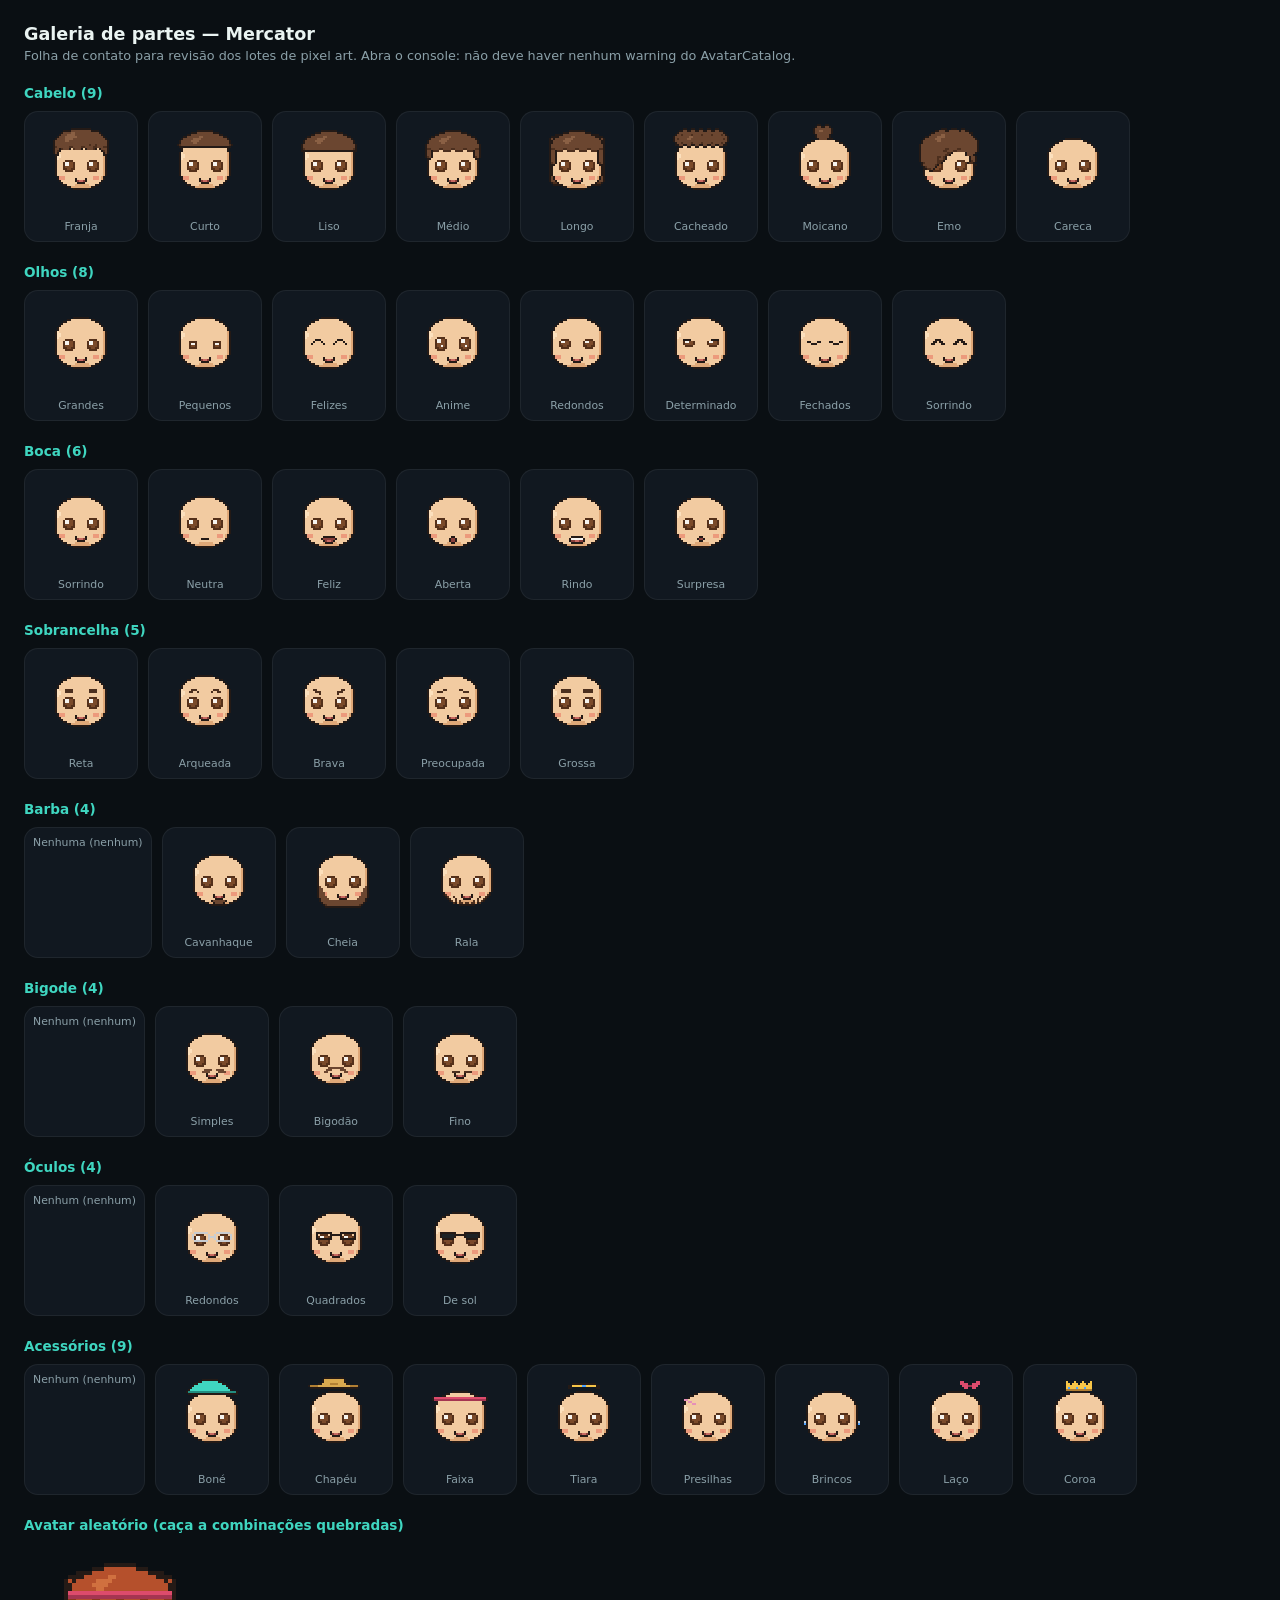
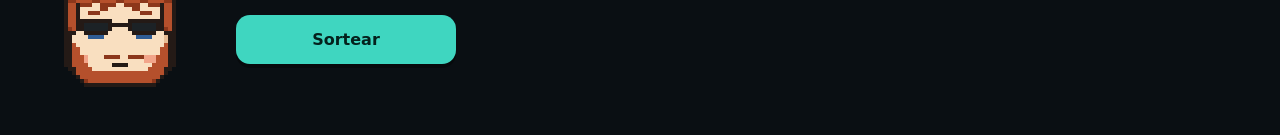
==== gallery.html @ 353bc28a "Mercator v1: avatar pixel-art (estilo v2), gamificação, listas de compras, comparador de preços — PW" ====
<!DOCTYPE html>
<html lang="pt-BR">
<head>
  <meta charset="UTF-8">
  <meta name="viewport" content="width=device-width, initial-scale=1">
  <title>Mercator — Galeria de partes (debug)</title>
  <link rel="stylesheet" href="css/theme.css">
  <style>
    body { padding: 24px; overflow: auto; }
    h1 { font-size: 1.1rem; margin-bottom: 4px; }
    .hint { color: var(--muted); font-size: .8rem; margin-bottom: 20px; }
    h2 { font-size: .85rem; color: var(--accent); margin: 22px 0 10px; }
    .grid { display: flex; flex-wrap: wrap; gap: 10px; }
    .cell {
      background: var(--surface); border: 1px solid var(--border);
      border-radius: var(--radius-sm); padding: 8px;
      display: flex; flex-direction: column; align-items: center; gap: 4px;
    }
    .cell canvas { width: 96px; image-rendering: pixelated; }
    .cell span { color: var(--muted); font-size: .68rem; }
    #randomWrap { display: flex; align-items: center; gap: 20px; margin-top: 10px; }
    #randomCanvas { width: 192px; image-rendering: pixelated; }
    #btnRandom { max-width: 220px; }
  </style>
</head>
<body>
  <h1>Galeria de partes — Mercator</h1>
  <div class="hint">Folha de contato para revisão dos lotes de pixel art. Abra o console: não deve haver nenhum warning do AvatarCatalog.</div>

  <div id="sections"></div>

  <h2>Avatar aleatório (caça a combinações quebradas)</h2>
  <div id="randomWrap">
    <canvas id="randomCanvas" width="48" height="48"></canvas>
    <button class="btn-primary" id="btnRandom">Sortear</button>
  </div>

  <script src="js/palettes.js"></script>
  <script src="js/catalog.js"></script>
  <script src="js/parts/base-head.js"></script>
  <script src="js/parts/hair.js"></script>
  <script src="js/parts/eyes.js"></script>
  <script src="js/parts/mouths.js"></script>
  <script src="js/parts/brows.js"></script>
  <script src="js/parts/facial-hair.js"></script>
  <script src="js/parts/glasses.js"></script>
  <script src="js/parts/accessories.js"></script>
  <script src="js/renderer.js"></script>
  <script>
    (function () {
      var sections = document.getElementById("sections");
      var refState = { parts: {}, colors: { skin: "skin_02", hair: "hairc_castanho", eyes: "eyec_castanho" } };

      AvatarCatalog.CATEGORIES.forEach(function (cat) {
        if (cat.swatchOnly) return;
        var items = AvatarCatalog.list(cat.id);
        if (!items.length) return;
        var h = document.createElement("h2");
        h.textContent = cat.name + " (" + items.length + ")";
        sections.appendChild(h);
        var grid = document.createElement("div");
        grid.className = "grid";
        items.forEach(function (part) {
          var cell = document.createElement("div");
          cell.className = "cell";
          if (!part.none) {
            var src = Renderer.thumbnail(part.id, refState);
            var c = document.createElement("canvas");
            c.width = 48; c.height = 48;
            c.getContext("2d").drawImage(src, 0, 0);
            cell.appendChild(c);
          }
          var label = document.createElement("span");
          label.textContent = part.name + (part.none ? " (nenhum)" : "");
          cell.appendChild(label);
          grid.appendChild(cell);
        });
        sections.appendChild(grid);
      });

      var randomCanvas = document.getElementById("randomCanvas");
      function sortear() { Renderer.draw(randomCanvas, Renderer.randomState()); }
      document.getElementById("btnRandom").onclick = sortear;
      sortear();
    })();
  </script>
</body>
</html>
---- css/theme.css ----
/* ============================================================
   Mercator — Design System (tema escuro, referência: print do
   customizador — fundo azul-petróleo escuro, cards arredondados,
   acento teal). 100% offline: só fontes do sistema.
   ============================================================ */

:root {
  --bg: #0a0f13;            /* fundo geral */
  --surface: #111820;       /* cards / bottom sheet */
  --surface2: #17212b;      /* botões de categoria, campos */
  --surface3: #1f2c38;      /* hover / thumb do scroll */
  --border: rgba(255,255,255,.06);
  --border-strong: rgba(255,255,255,.14);
  --accent: #3fd6c0;        /* teal da marca */
  --accent-soft: rgba(63,214,192,.14);
  --on-accent: #04211c;     /* texto sobre teal */
  --blue: #4da3ff;          /* gemas / info */
  --warn: #f7c548;
  --text: #eaf4f2;
  --muted: #8ba0a8;
  --faint: #586b74;
  --radius: 18px;
  --radius-sm: 14px;
  --font: 'Segoe UI', system-ui, -apple-system, Roboto, sans-serif;
  --mono: 'Cascadia Code', Consolas, monospace;
}

* { box-sizing: border-box; margin: 0; padding: 0; }
html, body { height: 100%; }
body {
  background: var(--bg);
  color: var(--text);
  font-family: var(--font);
  font-size: 15px;
  -webkit-tap-highlight-color: transparent;
  overscroll-behavior: none;
}
button { font-family: inherit; cursor: pointer; border: none; background: none; color: inherit; }
::selection { background: rgba(63,214,192,.3); }

::-webkit-scrollbar { width: 8px; height: 8px; }
::-webkit-scrollbar-track { background: transparent; }
::-webkit-scrollbar-thumb { background: var(--surface3); border-radius: 999px; }

.hidden { display: none !important; }

/* ===== Chips do topo (moedas/gemas — decorativos na fase 1) ===== */
.chip-stat {
  display: inline-flex; align-items: center; gap: 7px;
  background: var(--surface);
  border: 1px solid var(--border);
  border-radius: 999px;
  padding: 7px 14px;
  font-size: .82rem;
  color: var(--muted);
}
.chip-stat .val { font-family: var(--mono); font-weight: 700; color: var(--blue); }
.chip-stat svg { display: block; }

/* ===== Botões ===== */
.btn-primary {
  width: 100%;
  background: var(--accent);
  color: var(--on-accent);
  font-size: 1rem; font-weight: 700;
  border-radius: var(--radius-sm);
  padding: 15px;
  box-shadow: 0 4px 0 rgba(0,0,0,.35);
  transition: transform .08s ease, box-shadow .08s ease, filter .15s;
}
.btn-primary:hover { filter: brightness(1.06); }
.btn-primary:active { transform: translateY(3px); box-shadow: 0 1px 0 rgba(0,0,0,.35); }

.btn-ghost {
  color: var(--muted);
  font-size: .85rem;
  padding: 8px 14px;
  border-radius: 999px;
  transition: color .15s, background .15s;
}
.btn-ghost:hover { color: var(--text); background: var(--surface2); }

/* ===== Card genérico ===== */
.panel {
  background: var(--surface);
  border: 1px solid var(--border);
  border-radius: var(--radius);
}

@media (prefers-reduced-motion: reduce) {
  * { animation-duration: .01ms !important; transition-duration: .01ms !important; }
}
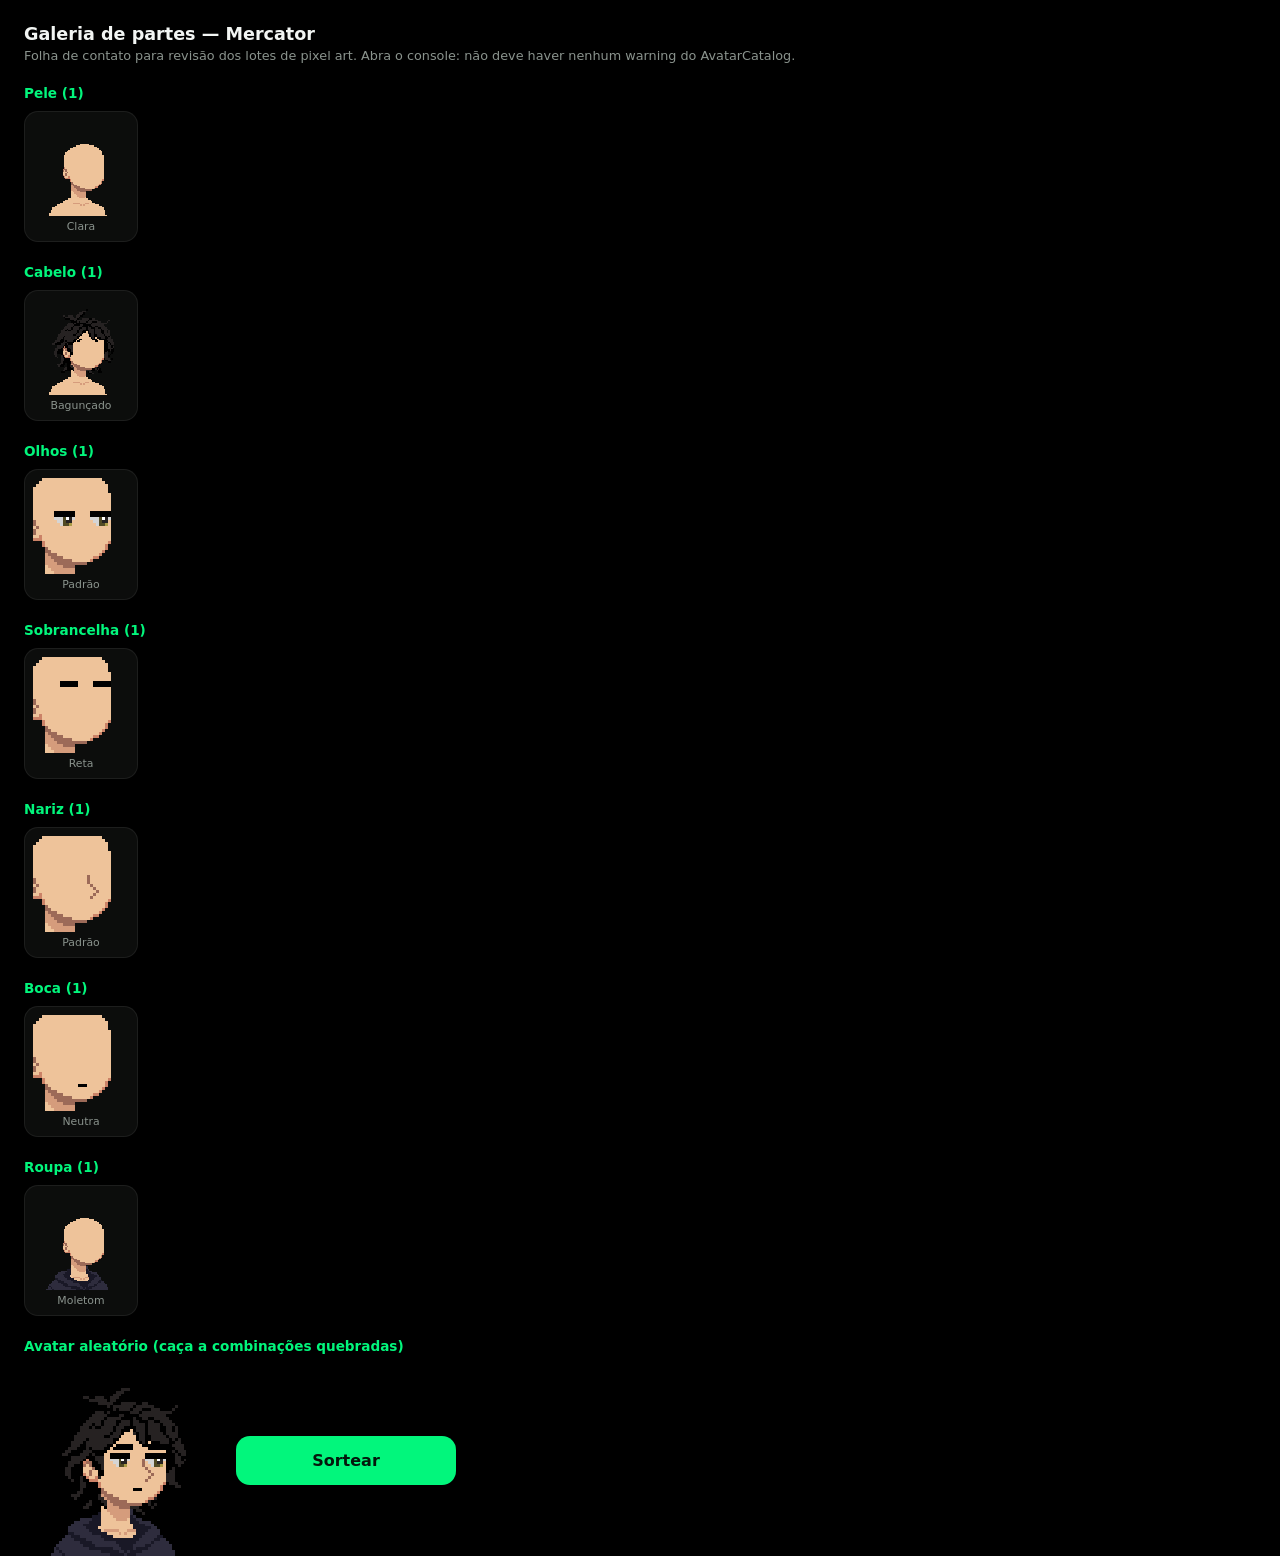
==== commit 4bb46991: "Novo avatar em pixel art (pack New_Avatar) + renomear compra Avatar: troca do motor procedural (matr" ====
--- a/gallery.html
+++ b/gallery.html
@@ -31,28 +31,21 @@
 
   <h2>Avatar aleatório (caça a combinações quebradas)</h2>
   <div id="randomWrap">
-    <canvas id="randomCanvas" width="48" height="48"></canvas>
+    <canvas id="randomCanvas" width="65" height="65"></canvas>
     <button class="btn-primary" id="btnRandom">Sortear</button>
   </div>
 
   <script src="js/palettes.js"></script>
   <script src="js/catalog.js"></script>
-  <script src="js/parts/base-head.js"></script>
-  <script src="js/parts/hair.js"></script>
-  <script src="js/parts/eyes.js"></script>
-  <script src="js/parts/mouths.js"></script>
-  <script src="js/parts/brows.js"></script>
-  <script src="js/parts/facial-hair.js"></script>
-  <script src="js/parts/glasses.js"></script>
-  <script src="js/parts/accessories.js"></script>
+  <script src="js/parts/new-avatar.js"></script>
+  <script src="js/assets.js"></script>
   <script src="js/renderer.js"></script>
   <script>
-    (function () {
+    // Os assets são imagens: espera o pré-carregamento antes de desenhar.
+    Assets.preload(function () {
       var sections = document.getElementById("sections");
-      var refState = { parts: {}, colors: { skin: "skin_02", hair: "hairc_castanho", eyes: "eyec_castanho" } };
 
       AvatarCatalog.CATEGORIES.forEach(function (cat) {
-        if (cat.swatchOnly) return;
         var items = AvatarCatalog.list(cat.id);
         if (!items.length) return;
         var h = document.createElement("h2");
@@ -64,9 +57,11 @@
           var cell = document.createElement("div");
           cell.className = "cell";
           if (!part.none) {
-            var src = Renderer.thumbnail(part.id, refState);
+            // thumbnails de detalhe facial vêm recortadas/ampliadas,
+            // então o clone acompanha o tamanho da origem
+            var src = Renderer.thumbnail(part.id);
             var c = document.createElement("canvas");
-            c.width = 48; c.height = 48;
+            c.width = src.width; c.height = src.height;
             c.getContext("2d").drawImage(src, 0, 0);
             cell.appendChild(c);
           }
@@ -82,7 +77,7 @@
       function sortear() { Renderer.draw(randomCanvas, Renderer.randomState()); }
       document.getElementById("btnRandom").onclick = sortear;
       sortear();
-    })();
+    });
   </script>
 </body>
 </html>
--- a/css/theme.css
+++ b/css/theme.css
@@ -4,22 +4,23 @@
    acento teal). 100% offline: só fontes do sistema.
    ============================================================ */
 
+/* Tema CLEAN BLACK (identidade do YagGOD) — aprovado via preview */
 :root {
-  --bg: #0a0f13;            /* fundo geral */
-  --surface: #111820;       /* cards / bottom sheet */
-  --surface2: #17212b;      /* botões de categoria, campos */
-  --surface3: #1f2c38;      /* hover / thumb do scroll */
-  --border: rgba(255,255,255,.06);
-  --border-strong: rgba(255,255,255,.14);
-  --accent: #3fd6c0;        /* teal da marca */
-  --accent-soft: rgba(63,214,192,.14);
-  --on-accent: #04211c;     /* texto sobre teal */
-  --blue: #4da3ff;          /* gemas / info */
-  --warn: #f7c548;
-  --text: #eaf4f2;
-  --muted: #8ba0a8;
-  --faint: #586b74;
-  --radius: 18px;
+  --bg: #000000;            /* fundo preto puro */
+  --surface: #0c0d0c;       /* cards / bottom sheet */
+  --surface2: #131513;      /* botões de categoria, campos */
+  --surface3: #1b1e1b;      /* hover / thumb do scroll */
+  --border: rgba(255,255,255,.07);
+  --border-strong: rgba(255,255,255,.16);
+  --accent: #02f67c;        /* verde da marca */
+  --accent-soft: rgba(2,246,124,.12);
+  --on-accent: #04170c;     /* texto sobre verde */
+  --blue: #02c3f6;          /* gemas / info */
+  --warn: #fbbf24;
+  --text: #f2f5f3;
+  --muted: #8a938d;
+  --faint: #565e58;
+  --radius: 16px;
   --radius-sm: 14px;
   --font: 'Segoe UI', system-ui, -apple-system, Roboto, sans-serif;
   --mono: 'Cascadia Code', Consolas, monospace;
